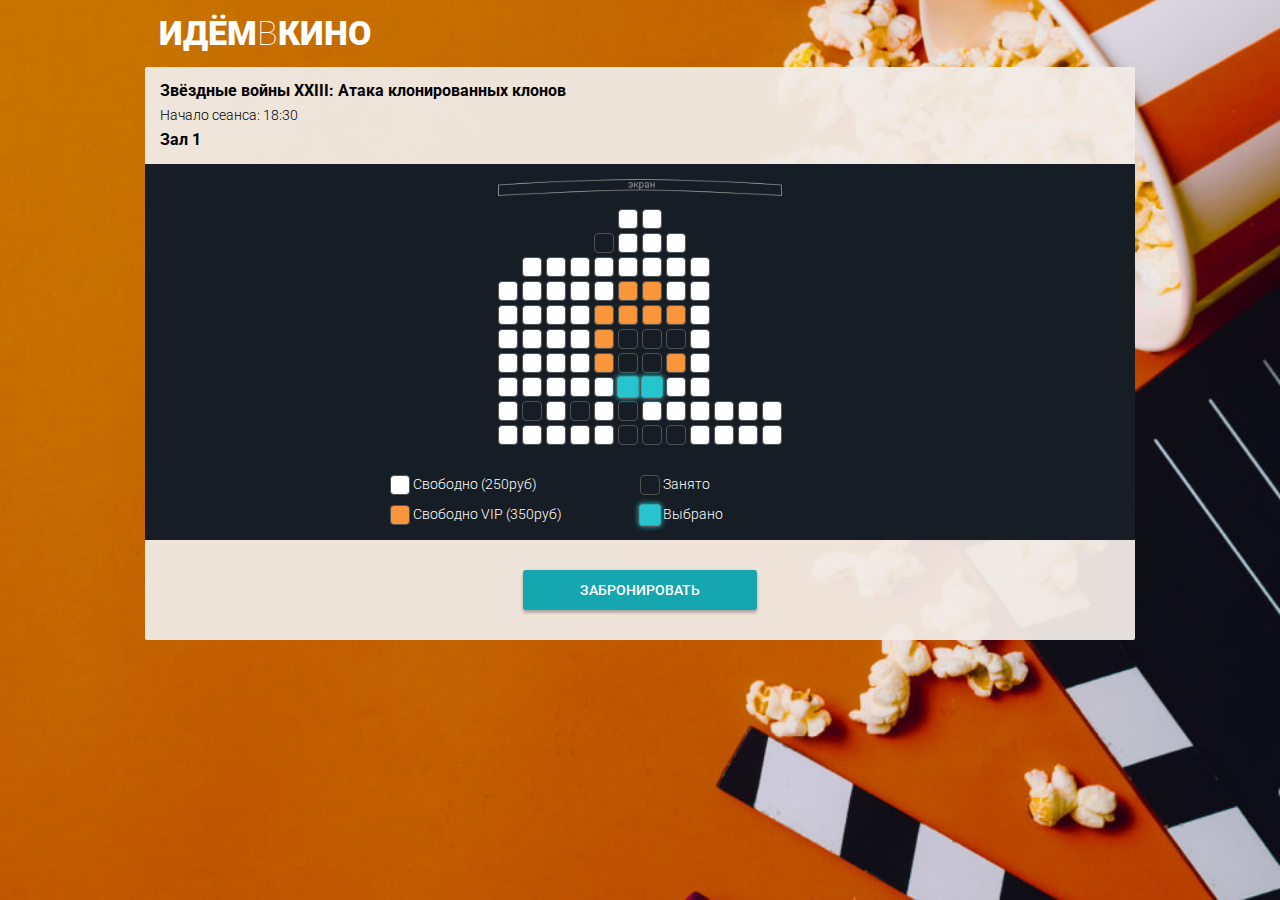
==== hall.html @ 6579d00b "Корректировка" ====
<!DOCTYPE html>
<html lang="ru">

<head>
  <meta charset="UTF-8">
  <meta name="viewport" content="width=device-width, initial-scale=1.0">
  <meta http-equiv="X-UA-Compatible" content="ie=edge">
  <title>ИдёмВКино</title>
  <script src="js/creatRequest.js" defer></script>
  <script src="js/hall.js" defer></script>
  <link rel="stylesheet" href="css/normalize.css">
  <link rel="stylesheet" href="css/styles.css">
  <link rel="stylesheet" href="css/bootstrap-grid.css">
  <link rel="stylesheet" href="css/bootstrap-grid.min.css">
  <link rel="stylesheet" href="css/bootstrap-grid.rtl.css">
  <link rel="stylesheet" href="css/bootstrap-grid.rtl.min.css">
  <link href="https://fonts.googleapis.com/css?family=Roboto:100,300,400,500,700,900&amp;subset=cyrillic,cyrillic-ext,latin-ext" rel="stylesheet">
</head>

<body>
  <header class="page-header">
    <h1 class="page-header__title"><a class="page-header__title" href="index.html" style="text-decoration: none;">Идём<span>в</span>кино</a></h1>
  </header>
  
  <main>
    <section class="buying">
      <div class="buying__info">
        <div class="buying__info-description">
          <h2 class="buying__info-title">Звёздные войны XXIII: Атака клонированных клонов</h2>
          <p class="buying__info-start">Начало сеанса: 18:30</p>
          <p class="buying__info-hall">Зал 1</p>          
        </div>
        <div class="buying__info-hint">
          <p>Тапните дважды,<br>чтобы увеличить</p>
        </div>
      </div>
      <div class="conf-step">
        <div class="conf-step__wrapper">
          <div class="conf-step__row">
            <span class="conf-step__chair conf-step__chair_disabled"></span><span class="conf-step__chair conf-step__chair_disabled"></span>
            <span class="conf-step__chair conf-step__chair_disabled"></span><span class="conf-step__chair conf-step__chair_disabled"></span>
              <span class="conf-step__chair conf-step__chair_disabled"></span><span class="conf-step__chair conf-step__chair_standart"></span>
              <span class="conf-step__chair conf-step__chair_standart"></span><span class="conf-step__chair conf-step__chair_disabled"></span>
              <span class="conf-step__chair conf-step__chair_disabled"></span><span class="conf-step__chair conf-step__chair_disabled"></span>
            <span class="conf-step__chair conf-step__chair_disabled"></span><span class="conf-step__chair conf-step__chair_disabled"></span>
            </div>  

            <div class="conf-step__row">
              <span class="conf-step__chair conf-step__chair_disabled"></span><span class="conf-step__chair conf-step__chair_disabled"></span>
              <span class="conf-step__chair conf-step__chair_disabled"></span><span class="conf-step__chair conf-step__chair_disabled"></span>
              <span class="conf-step__chair conf-step__chair_taken"></span><span class="conf-step__chair conf-step__chair_standart"></span>
              <span class="conf-step__chair conf-step__chair_standart"></span><span class="conf-step__chair conf-step__chair_standart"></span>
              <span class="conf-step__chair conf-step__chair_disabled"></span><span class="conf-step__chair conf-step__chair_disabled"></span>
              <span class="conf-step__chair conf-step__chair_disabled"></span><span class="conf-step__chair conf-step__chair_disabled"></span>
            </div>  

            <div class="conf-step__row">
              <span class="conf-step__chair conf-step__chair_disabled"></span><span class="conf-step__chair conf-step__chair_standart"></span>
              <span class="conf-step__chair conf-step__chair_standart"></span><span class="conf-step__chair conf-step__chair_standart"></span>
              <span class="conf-step__chair conf-step__chair_standart"></span><span class="conf-step__chair conf-step__chair_standart"></span>
              <span class="conf-step__chair conf-step__chair_standart"></span><span class="conf-step__chair conf-step__chair_standart"></span>
              <span class="conf-step__chair conf-step__chair_standart"></span><span class="conf-step__chair conf-step__chair_disabled"></span>
              <span class="conf-step__chair conf-step__chair_disabled"></span><span class="conf-step__chair conf-step__chair_disabled"></span>
            </div>  

            <div class="conf-step__row">
              <span class="conf-step__chair conf-step__chair_standart"></span><span class="conf-step__chair conf-step__chair_standart"></span>
              <span class="conf-step__chair conf-step__chair_standart"></span><span class="conf-step__chair conf-step__chair_standart"></span>
              <span class="conf-step__chair conf-step__chair_standart"></span><span class="conf-step__chair conf-step__chair_vip"></span>
              <span class="conf-step__chair conf-step__chair_vip"></span><span class="conf-step__chair conf-step__chair_standart"></span>
              <span class="conf-step__chair conf-step__chair_standart"></span><span class="conf-step__chair conf-step__chair_disabled"></span>
              <span class="conf-step__chair conf-step__chair_disabled"></span><span class="conf-step__chair conf-step__chair_disabled"></span>
            </div>  

            <div class="conf-step__row">
              <span class="conf-step__chair conf-step__chair_standart"></span><span class="conf-step__chair conf-step__chair_standart"></span>
              <span class="conf-step__chair conf-step__chair_standart"></span><span class="conf-step__chair conf-step__chair_standart"></span>
              <span class="conf-step__chair conf-step__chair_vip"></span><span class="conf-step__chair conf-step__chair_vip"></span>
              <span class="conf-step__chair conf-step__chair_vip"></span><span class="conf-step__chair conf-step__chair_vip"></span>
              <span class="conf-step__chair conf-step__chair_standart"></span><span class="conf-step__chair conf-step__chair_disabled"></span>
              <span class="conf-step__chair conf-step__chair_disabled"></span><span class="conf-step__chair conf-step__chair_disabled"></span>
            </div>  

            <div class="conf-step__row">
              <span class="conf-step__chair conf-step__chair_standart"></span><span class="conf-step__chair conf-step__chair_standart"></span>
              <span class="conf-step__chair conf-step__chair_standart"></span><span class="conf-step__chair conf-step__chair_standart"></span>
              <span class="conf-step__chair conf-step__chair_vip"></span><span class="conf-step__chair conf-step__chair_taken"></span>
              <span class="conf-step__chair conf-step__chair_taken"></span><span class="conf-step__chair conf-step__chair_taken"></span>
              <span class="conf-step__chair conf-step__chair_standart"></span><span class="conf-step__chair conf-step__chair_disabled"></span>
              <span class="conf-step__chair conf-step__chair_disabled"></span><span class="conf-step__chair conf-step__chair_disabled"></span>
            </div>  

            <div class="conf-step__row">
              <span class="conf-step__chair conf-step__chair_standart"></span><span class="conf-step__chair conf-step__chair_standart"></span>
              <span class="conf-step__chair conf-step__chair_standart"></span><span class="conf-step__chair conf-step__chair_standart"></span>
              <span class="conf-step__chair conf-step__chair_vip"></span><span class="conf-step__chair conf-step__chair_taken"></span>
              <span class="conf-step__chair conf-step__chair_taken"></span><span class="conf-step__chair conf-step__chair_vip"></span>
              <span class="conf-step__chair conf-step__chair_standart"></span><span class="conf-step__chair conf-step__chair_disabled"></span>
              <span class="conf-step__chair conf-step__chair_disabled"></span><span class="conf-step__chair conf-step__chair_disabled"></span>
            </div>  

            <div class="conf-step__row">
              <span class="conf-step__chair conf-step__chair_standart"></span><span class="conf-step__chair conf-step__chair_standart"></span>
              <span class="conf-step__chair conf-step__chair_standart"></span><span class="conf-step__chair conf-step__chair_standart"></span>
              <span class="conf-step__chair conf-step__chair_standart"></span><span class="conf-step__chair conf-step__chair_selected"></span>
              <span class="conf-step__chair conf-step__chair_selected"></span><span class="conf-step__chair conf-step__chair_standart"></span>
              <span class="conf-step__chair conf-step__chair_standart"></span><span class="conf-step__chair conf-step__chair_disabled"></span>
              <span class="conf-step__chair conf-step__chair_disabled"></span><span class="conf-step__chair conf-step__chair_disabled"></span>
            </div>  

            <div class="conf-step__row">
              <span class="conf-step__chair conf-step__chair_standart"></span><span class="conf-step__chair conf-step__chair_taken"></span>
              <span class="conf-step__chair conf-step__chair_standart"></span><span class="conf-step__chair conf-step__chair_taken"></span>
              <span class="conf-step__chair conf-step__chair_standart"></span><span class="conf-step__chair conf-step__chair_taken"></span>
              <span class="conf-step__chair conf-step__chair_standart"></span><span class="conf-step__chair conf-step__chair_standart"></span>
              <span class="conf-step__chair conf-step__chair_standart"></span><span class="conf-step__chair conf-step__chair_standart"></span>
              <span class="conf-step__chair conf-step__chair_standart"></span><span class="conf-step__chair conf-step__chair_standart"></span>
            </div>  

            <div class="conf-step__row">
              <span class="conf-step__chair conf-step__chair_standart"></span><span class="conf-step__chair conf-step__chair_standart"></span>
              <span class="conf-step__chair conf-step__chair_standart"></span><span class="conf-step__chair conf-step__chair_standart"></span>
              <span class="conf-step__chair conf-step__chair_standart"></span><span class="conf-step__chair conf-step__chair_taken"></span>
              <span class="conf-step__chair conf-step__chair_taken"></span><span class="conf-step__chair conf-step__chair_taken"></span>
              <span class="conf-step__chair conf-step__chair_standart"></span><span class="conf-step__chair conf-step__chair_standart"></span>
              <span class="conf-step__chair conf-step__chair_standart"></span><span class="conf-step__chair conf-step__chair_standart"></span>
            </div>

        </div>
        <div class="conf-step__legend">
          <div class="col">
            <p class="conf-step__legend-price"><span class="conf-step__chair conf-step__chair_standart"></span> Свободно (<span class="conf-step__legend-value price-standart">250</span>руб)</p>
            <p class="conf-step__legend-price"><span class="conf-step__chair conf-step__chair_vip"></span> Свободно VIP (<span class="conf-step__legend-value price-vip">350</span>руб)</p>            
          </div>
          <div class="col">
            <p class="conf-step__legend-price"><span class="conf-step__chair conf-step__chair_taken"></span> Занято</p>
            <p class="conf-step__legend-price"><span class="conf-step__chair conf-step__chair_selected"></span> Выбрано</p>                    
          </div>
        </div>
      </div>
      <button class="acceptin-button"  >Забронировать</button>
    </section>     
  </main>
</body>
</html>
---- css/styles.css ----
@charset "UTF-8";
* {
  margin: 0;
  padding: 0;
  box-sizing: border-box;
}

html {
  font-family: "Roboto", sans-serif;
  font-size: 62.5%;
}

body {
  background-image: url("../i/background.jpg");
  background-size: cover;
  background-attachment: fixed;
  background-position: right;
}

.page-header {
  padding: 1.4rem;
}

.page-header__title {
  margin: 0;
  font-weight: 900;
  font-size: 3.4rem;
  color: #ffffff;
  text-transform: uppercase;
}
.page-header__title span {
  font-weight: 100;
}

/* ~~~~~~~~~~~~ Главная ~~~~~~~~~~~~ */
.page-nav {
  position: sticky;
  top: 2px;
  padding-bottom: 1rem;
  display: flex;
  flex-wrap: nowrap;
  align-items: stretch;
  color: #000000;
  z-index: 10;
}
.page-nav .page-nav__day {
  flex-basis: calc(100% / 8);
  font-size: 1.2rem;
  padding: 1rem;
  background: rgba(255, 255, 255, 0.9);
  box-shadow: 0px 2px 2px rgba(0, 0, 0, 0.24), 0px 0px 2px rgba(0, 0, 0, 0.12);
  border-radius: 2px;
  text-decoration: none;
  color: #000000;
}
.page-nav .page-nav__day + .page-nav__day {
  margin-left: 1px;
}
.page-nav .page-nav__day .page-nav__day-week::after {
  content: ",";
}
.page-nav .page-nav__day .page-nav__day-number::before {
  content: " ";
}
.page-nav .page-nav__day .page-nav__day-week,
.page-nav .page-nav__day .page-nav__day-number {
  display: block;
}
.page-nav .page-nav__day_chosen {
  flex-grow: 1;
  background-color: #ffffff;
  font-weight: 700;
  transform: scale(1.1);
}
.page-nav .page-nav__day_weekend {
  color: #de2121;
}
.page-nav .page-nav__day_next {
  text-align: center;
}
.page-nav .page-nav__day_next::before {
  content: ">";
  font-family: monospace;
  font-weight: 700;
  font-size: 2.4rem;
}
.page-nav .page-nav__day_today .page-nav__day-week::before {
  content: "Сегодня";
  display: block;
}
.page-nav .page-nav__day_today .page-nav__day-week,
.page-nav .page-nav__day_today .page-nav__day-number {
  display: inline;
}

.movie {
  position: relative;
  padding: 1.5rem;
  margin-top: 3rem;
  background: rgba(241, 235, 230, 0.95);
  color: #000000;
}
.movie .movie__info {
  display: flex;
}
.movie .movie__poster {
  position: relative;
  width: 12.5rem;
  height: 17.5rem;
  /*    left: 1.5rem;
      top: -1.5rem;*/
}
.movie .movie__poster .movie__poster-image {
  position: relative;
  top: -3rem;
  width: 12.5rem;
  height: 17.5rem;
}
.movie .movie__poster::after {
  content: "";
  display: block;
  position: absolute;
  right: -1.46rem;
  top: -3rem;
  border: 1.5rem solid transparent;
  border-bottom: 0 solid transparent;
  border-right: 0 solid transparent;
  border-left: 0.7rem solid #772720;
}
.movie .movie__description {
  flex-grow: 1;
  padding-left: 1.5rem;
}
.movie .movie__title {
  font-weight: 700;
  font-size: 1.6rem;
}
.movie .movie__synopsis {
  font-size: 1.4rem;
  margin-top: 1rem;
}
.movie .movie__data {
  font-size: 1.4rem;
  font-weight: 300;
  margin-top: 1rem;
}
.movie .movie-seances__hall + .movie-seances__hall {
  margin-top: 2rem;
}
.movie .movie-seances__hall .movie-seances__hall-title {
  font-weight: 700;
  font-size: 1.6rem;
}
.movie .movie-seances__hall .movie-seances__list {
  margin-top: 0.7rem;
  font-size: 0;
}
.movie .movie-seances__hall .movie-seances__time-block {
  display: inline-block;
  margin-bottom: 4px;
}
.movie .movie-seances__hall .movie-seances__time-block:nth-last-of-type(n + 1) {
  margin-right: 4px;
}
.movie .movie-seances__hall .movie-seances__time {
  display: block;
  padding: 8px;
  box-shadow: 0px 2px 2px rgba(0, 0, 0, 0.24), 0px 0px 2px rgba(0, 0, 0, 0.12);
  border-radius: 2px;
  background-color: #ffffff;
  color: #000000;
  text-decoration: none;
  font-size: 1.5rem;
}

/* ~~~~~~~~~~~~ Кинозал ~~~~~~~~~~~~ */
.acceptin-button {
  display: block;
  margin: 3rem auto 0;
  box-shadow: 0px 3px 3px rgba(0, 0, 0, 0.24), 0px 0px 3px rgba(0, 0, 0, 0.12);
  border-radius: 3px;
  border: none;
  padding: 12px 57px;
  text-transform: uppercase;
  font-weight: 500;
  font-size: 1.4rem;
  background-color: #16a6af;
  color: #ffffff;
}

.buying {
  background-color: rgba(241, 235, 230, 0.95);
  padding-bottom: 3rem;
}

.buying__info {
  display: flex;
  align-items: center;
  justify-content: space-between;
  padding: 1.5rem;
}
.buying__info .buying__info-description {
  padding-right: 1.5rem;
}
.buying__info .buying__info-title,
.buying__info .buying__info-hall {
  font-size: 1.6rem;
  font-weight: 700;
}
.buying__info .buying__info-start {
  font-size: 1.4rem;
  font-weight: 300;
  margin: 0.7rem 0;
}
.buying__info .buying__info-hint {
  position: relative;
  font-weight: 300;
  font-size: 1.4rem;
  text-align: center;
}
.buying__info .buying__info-hint p {
  position: relative;
  width: 10rem;
}
.buying__info .buying__info-hint p::before {
  content: "";
  position: absolute;
  left: -1rem;
  top: calc(50% - 1.6rem);
  display: block;
  width: 2.4rem;
  height: 3.2rem;
  background-image: url(../i/hint.png);
  background-size: 2.4rem 3.2rem;
}

.conf-step {
  text-align: center;
  background-color: #171d24;
  padding: 1.5rem 2rem 1.5rem;
}

.conf-step__wrapper {
  font-size: 0;
  display: inline-block;
  background-image: url(../i/screen.png);
  background-position: top;
  background-repeat: no-repeat;
  background-size: 100%;
  padding-top: 3rem;
}
.conf-step__wrapper::before {
  content: "";
}

.conf-step__row + .conf-step__row {
  margin-top: 4px;
}

.conf-step__chair {
  display: inline-block;
  vertical-align: middle;
  width: 2rem;
  height: 2rem;
  border: 1px solid #525252;
  box-sizing: border-box;
  border-radius: 4px;
}
.conf-step__chair:not(:first-of-type) {
  margin-left: 4px;
}

.conf-step__chair_disabled {
  opacity: 0;
}

.conf-step__chair_standart {
  background-color: #ffffff;
}

.conf-step__chair_vip {
  background-color: #f9953a;
}

.conf-step__chair_taken {
  background-color: transparent;
}

.conf-step__chair_selected {
  background-color: #25c4ce;
  box-shadow: 0px 0px 4px #16a6af;
  transform: scale(1.2);
}

.conf-step__legend {
  padding-top: 3rem;
  font-size: 1.4rem;
  font-weight: 300;
  color: #ffffff;
  display: flex;
  flex-wrap: nowrap;
  text-align: left;
}
.conf-step__legend .col {
  max-width: 25rem;
}
.conf-step__legend .col:first-of-type {
  padding-right: 1.5rem;
  margin-left: auto;
}
.conf-step__legend .col:last-of-type {
  margin-right: auto;
}
.conf-step__legend .conf-step__legend-price + .conf-step__legend-price {
  margin-top: 1rem;
}

/* ~~~~~~~~~~~~ Билет ~~~~~~~~~~~~ */
.tichet__check,
.ticket__info-wrapper {
  padding-left: 1.5rem;
  padding-right: 1.5rem;
  background-color: rgba(241, 235, 230, 0.95);
}

.tichet__check {
  position: relative;
  padding-top: 2.5rem;
  padding-bottom: 2.5rem;
}
.tichet__check::before {
  content: "";
  display: block;
  position: absolute;
  top: -3px;
  left: 0;
  right: 0;
  height: 3px;
  background-image: url(../i/border-top.png);
  background-size: 10px 3px;
}
.tichet__check::after {
  content: "";
  display: block;
  position: absolute;
  bottom: -3px;
  left: 0;
  right: 0;
  height: 3px;
  background-image: url(../i/border-bottom.png);
  background-size: 10px 3px;
}

.ticket__info-wrapper {
  position: relative;
  margin-top: 6px;
  padding-top: 2rem;
  padding-bottom: 3rem;
}
.ticket__info-wrapper::before {
  content: "";
  display: block;
  position: absolute;
  top: -3px;
  left: 0;
  right: 0;
  height: 3px;
  background-image: url(../i/border-top.png);
  background-size: 10px 3px;
}
.ticket__info-wrapper::after {
  content: "";
  display: block;
  position: absolute;
  bottom: -3px;
  left: 0;
  right: 0;
  height: 3px;
  background-image: url(../i/border-bottom.png);
  background-size: 10px 3px;
}

.ticket__check-title {
  font-weight: 700;
  font-size: 2.2rem;
  text-transform: uppercase;
  color: #c76f00;
}

.ticket__info {
  font-size: 1.6rem;
  color: #000000;
}
.ticket__info + .ticket__info {
  margin-top: 1rem;
}

.ticket__details {
  font-weight: 700;
}

.ticket__hint {
  font-weight: 300;
  font-size: 1.4rem;
  margin-top: 3rem;
}
.ticket__hint + .ticket__hint {
  margin-top: 1rem;
}

.ticket__info-qr {
  display: flex;
  margin: 3rem auto 0;
  width: 31.7%;
  padding: 10px;
  /* background: white; */
  justify-content: center;
  align-items: center;
}

@media screen and (min-width: 479px) {
  .page-nav .page-nav__day {
    padding: 1rem 2rem;
  }
}
@media screen and (min-width: 990px) {
  .page-header,
  nav,
  main {
    width: 990px;
    margin: auto;
  }

  .movie,
  .buying {
    border-radius: 2px;
  }

  .buying__info-hint {
    display: none;
  }
}

/*================================================================*/

.movie .movie-seances__hall .acceptin-button-disabled {
  background-color: #888888;
  pointer-events: none;
}

@media (max-width: 768px) {
  .movie-seances__hall:nth-child(2) {
    margin-top: 20px; /* отступ , сверху у 1 контейнера зала, когда экран меньше 768px */
  }
  .ticket__info-qr {
    width: 100%; /* Изменяем ширину на 100% при экране меньше 768px */
  }
}

.acceptin-button:disabled {
  background-color: #888888;
  pointer-events: none;
}
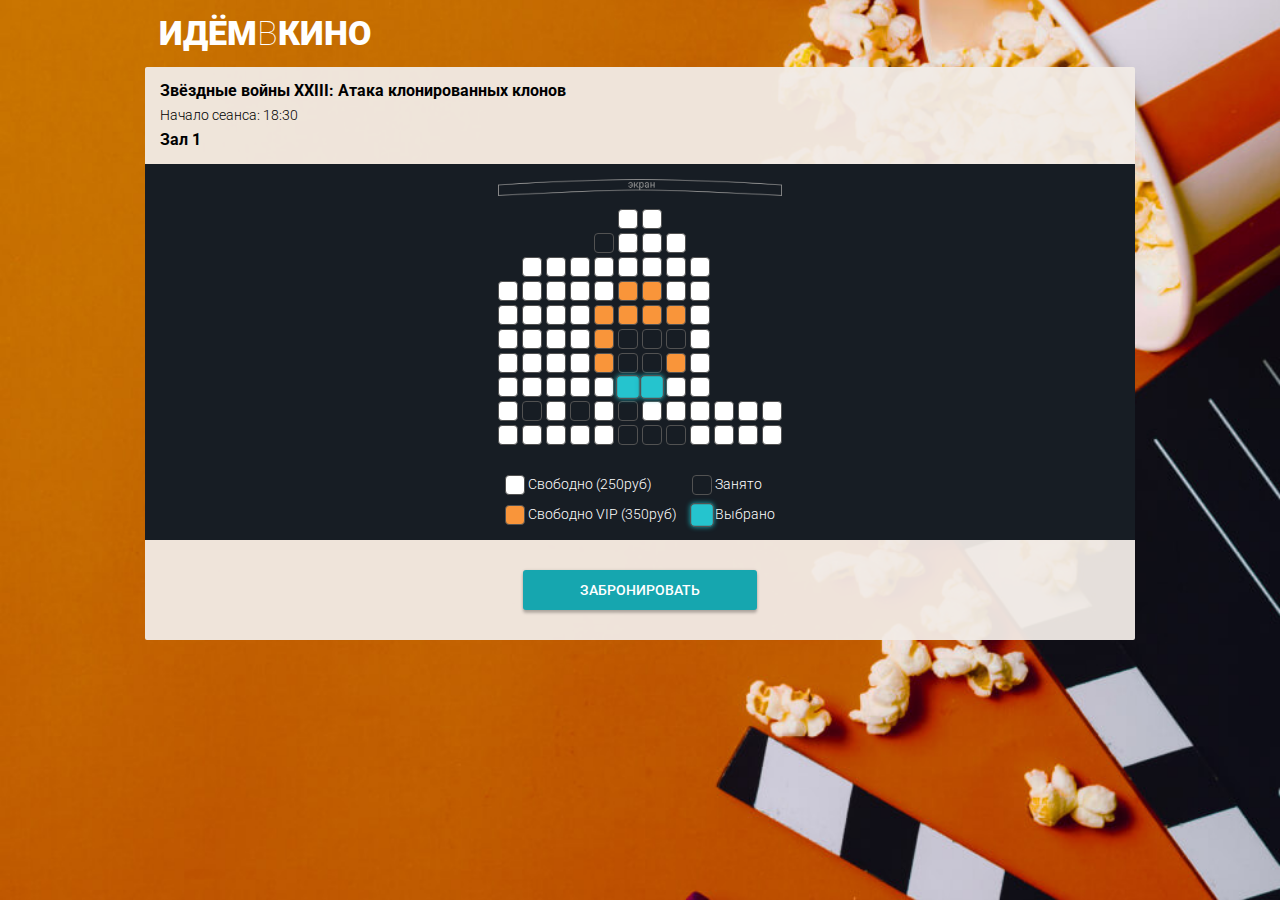
==== commit 5a68f325: "correct" ====
--- a/hall.html
+++ b/hall.html
@@ -1,145 +1,221 @@
 <!DOCTYPE html>
 <html lang="ru">
-
-<head>
-  <meta charset="UTF-8">
-  <meta name="viewport" content="width=device-width, initial-scale=1.0">
-  <meta http-equiv="X-UA-Compatible" content="ie=edge">
-  <title>ИдёмВКино</title>
-  <script src="js/creatRequest.js" defer></script>
-  <script src="js/hall.js" defer></script>
-  <link rel="stylesheet" href="css/normalize.css">
-  <link rel="stylesheet" href="css/styles.css">
-  <link rel="stylesheet" href="css/bootstrap-grid.css">
-  <link rel="stylesheet" href="css/bootstrap-grid.min.css">
-  <link rel="stylesheet" href="css/bootstrap-grid.rtl.css">
-  <link rel="stylesheet" href="css/bootstrap-grid.rtl.min.css">
-  <link href="https://fonts.googleapis.com/css?family=Roboto:100,300,400,500,700,900&amp;subset=cyrillic,cyrillic-ext,latin-ext" rel="stylesheet">
-</head>
-
-<body>
-  <header class="page-header">
-    <h1 class="page-header__title"><a class="page-header__title" href="index.html" style="text-decoration: none;">Идём<span>в</span>кино</a></h1>
-  </header>
-  
-  <main>
-    <section class="buying">
-      <div class="buying__info">
-        <div class="buying__info-description">
-          <h2 class="buying__info-title">Звёздные войны XXIII: Атака клонированных клонов</h2>
-          <p class="buying__info-start">Начало сеанса: 18:30</p>
-          <p class="buying__info-hall">Зал 1</p>          
+  <head>
+    <meta charset="UTF-8" />
+    <meta name="viewport" content="width=device-width, initial-scale=1.0" />
+    <meta http-equiv="X-UA-Compatible" content="ie=edge" />
+    <title>ИдёмВКино</title>
+    <script src="js/hall.js" defer></script>
+    <link rel="stylesheet" href="css/normalize.css" />
+    <link rel="stylesheet" href="css/styles.css" />
+    <link
+      href="https://fonts.googleapis.com/css?family=Roboto:100,300,400,500,700,900&amp;subset=cyrillic,cyrillic-ext,latin-ext"
+      rel="stylesheet"
+    />
+  </head>
+
+  <body>
+    <header class="page-header">
+      <h1 class="page-header__title">Идём<span>в</span>кино</h1>
+    </header>
+
+    <main>
+      <section class="buying">
+        <div class="buying__info">
+          <div class="buying__info-description">
+            <h2 class="buying__info-title">
+              Звёздные войны XXIII: Атака клонированных клонов
+            </h2>
+            <p class="buying__info-start">Начало сеанса: 18:30</p>
+            <p class="buying__info-hall">Зал 1</p>
+          </div>
+          <div class="buying__info-hint">
+            <p>Тапните дважды,<br />чтобы увеличить</p>
+          </div>
         </div>
-        <div class="buying__info-hint">
-          <p>Тапните дважды,<br>чтобы увеличить</p>
+        <div class="conf-step">
+          <div class="conf-step__wrapper">
+            <div class="conf-step__row">
+              <span class="conf-step__chair conf-step__chair_disabled"></span
+              ><span class="conf-step__chair conf-step__chair_disabled"></span>
+              <span class="conf-step__chair conf-step__chair_disabled"></span
+              ><span class="conf-step__chair conf-step__chair_disabled"></span>
+              <span class="conf-step__chair conf-step__chair_disabled"></span
+              ><span class="conf-step__chair conf-step__chair_standart"></span>
+              <span class="conf-step__chair conf-step__chair_standart"></span
+              ><span class="conf-step__chair conf-step__chair_disabled"></span>
+              <span class="conf-step__chair conf-step__chair_disabled"></span
+              ><span class="conf-step__chair conf-step__chair_disabled"></span>
+              <span class="conf-step__chair conf-step__chair_disabled"></span
+              ><span class="conf-step__chair conf-step__chair_disabled"></span>
+            </div>
+
+            <div class="conf-step__row">
+              <span class="conf-step__chair conf-step__chair_disabled"></span
+              ><span class="conf-step__chair conf-step__chair_disabled"></span>
+              <span class="conf-step__chair conf-step__chair_disabled"></span
+              ><span class="conf-step__chair conf-step__chair_disabled"></span>
+              <span class="conf-step__chair conf-step__chair_taken"></span
+              ><span class="conf-step__chair conf-step__chair_standart"></span>
+              <span class="conf-step__chair conf-step__chair_standart"></span
+              ><span class="conf-step__chair conf-step__chair_standart"></span>
+              <span class="conf-step__chair conf-step__chair_disabled"></span
+              ><span class="conf-step__chair conf-step__chair_disabled"></span>
+              <span class="conf-step__chair conf-step__chair_disabled"></span
+              ><span class="conf-step__chair conf-step__chair_disabled"></span>
+            </div>
+
+            <div class="conf-step__row">
+              <span class="conf-step__chair conf-step__chair_disabled"></span
+              ><span class="conf-step__chair conf-step__chair_standart"></span>
+              <span class="conf-step__chair conf-step__chair_standart"></span
+              ><span class="conf-step__chair conf-step__chair_standart"></span>
+              <span class="conf-step__chair conf-step__chair_standart"></span
+              ><span class="conf-step__chair conf-step__chair_standart"></span>
+              <span class="conf-step__chair conf-step__chair_standart"></span
+              ><span class="conf-step__chair conf-step__chair_standart"></span>
+              <span class="conf-step__chair conf-step__chair_standart"></span
+              ><span class="conf-step__chair conf-step__chair_disabled"></span>
+              <span class="conf-step__chair conf-step__chair_disabled"></span
+              ><span class="conf-step__chair conf-step__chair_disabled"></span>
+            </div>
+
+            <div class="conf-step__row">
+              <span class="conf-step__chair conf-step__chair_standart"></span
+              ><span class="conf-step__chair conf-step__chair_standart"></span>
+              <span class="conf-step__chair conf-step__chair_standart"></span
+              ><span class="conf-step__chair conf-step__chair_standart"></span>
+              <span class="conf-step__chair conf-step__chair_standart"></span
+              ><span class="conf-step__chair conf-step__chair_vip"></span>
+              <span class="conf-step__chair conf-step__chair_vip"></span
+              ><span class="conf-step__chair conf-step__chair_standart"></span>
+              <span class="conf-step__chair conf-step__chair_standart"></span
+              ><span class="conf-step__chair conf-step__chair_disabled"></span>
+              <span class="conf-step__chair conf-step__chair_disabled"></span
+              ><span class="conf-step__chair conf-step__chair_disabled"></span>
+            </div>
+
+            <div class="conf-step__row">
+              <span class="conf-step__chair conf-step__chair_standart"></span
+              ><span class="conf-step__chair conf-step__chair_standart"></span>
+              <span class="conf-step__chair conf-step__chair_standart"></span
+              ><span class="conf-step__chair conf-step__chair_standart"></span>
+              <span class="conf-step__chair conf-step__chair_vip"></span
+              ><span class="conf-step__chair conf-step__chair_vip"></span>
+              <span class="conf-step__chair conf-step__chair_vip"></span
+              ><span class="conf-step__chair conf-step__chair_vip"></span>
+              <span class="conf-step__chair conf-step__chair_standart"></span
+              ><span class="conf-step__chair conf-step__chair_disabled"></span>
+              <span class="conf-step__chair conf-step__chair_disabled"></span
+              ><span class="conf-step__chair conf-step__chair_disabled"></span>
+            </div>
+
+            <div class="conf-step__row">
+              <span class="conf-step__chair conf-step__chair_standart"></span
+              ><span class="conf-step__chair conf-step__chair_standart"></span>
+              <span class="conf-step__chair conf-step__chair_standart"></span
+              ><span class="conf-step__chair conf-step__chair_standart"></span>
+              <span class="conf-step__chair conf-step__chair_vip"></span
+              ><span class="conf-step__chair conf-step__chair_taken"></span>
+              <span class="conf-step__chair conf-step__chair_taken"></span
+              ><span class="conf-step__chair conf-step__chair_taken"></span>
+              <span class="conf-step__chair conf-step__chair_standart"></span
+              ><span class="conf-step__chair conf-step__chair_disabled"></span>
+              <span class="conf-step__chair conf-step__chair_disabled"></span
+              ><span class="conf-step__chair conf-step__chair_disabled"></span>
+            </div>
+
+            <div class="conf-step__row">
+              <span class="conf-step__chair conf-step__chair_standart"></span
+              ><span class="conf-step__chair conf-step__chair_standart"></span>
+              <span class="conf-step__chair conf-step__chair_standart"></span
+              ><span class="conf-step__chair conf-step__chair_standart"></span>
+              <span class="conf-step__chair conf-step__chair_vip"></span
+              ><span class="conf-step__chair conf-step__chair_taken"></span>
+              <span class="conf-step__chair conf-step__chair_taken"></span
+              ><span class="conf-step__chair conf-step__chair_vip"></span>
+              <span class="conf-step__chair conf-step__chair_standart"></span
+              ><span class="conf-step__chair conf-step__chair_disabled"></span>
+              <span class="conf-step__chair conf-step__chair_disabled"></span
+              ><span class="conf-step__chair conf-step__chair_disabled"></span>
+            </div>
+
+            <div class="conf-step__row">
+              <span class="conf-step__chair conf-step__chair_standart"></span
+              ><span class="conf-step__chair conf-step__chair_standart"></span>
+              <span class="conf-step__chair conf-step__chair_standart"></span
+              ><span class="conf-step__chair conf-step__chair_standart"></span>
+              <span class="conf-step__chair conf-step__chair_standart"></span
+              ><span class="conf-step__chair conf-step__chair_selected"></span>
+              <span class="conf-step__chair conf-step__chair_selected"></span
+              ><span class="conf-step__chair conf-step__chair_standart"></span>
+              <span class="conf-step__chair conf-step__chair_standart"></span
+              ><span class="conf-step__chair conf-step__chair_disabled"></span>
+              <span class="conf-step__chair conf-step__chair_disabled"></span
+              ><span class="conf-step__chair conf-step__chair_disabled"></span>
+            </div>
+
+            <div class="conf-step__row">
+              <span class="conf-step__chair conf-step__chair_standart"></span
+              ><span class="conf-step__chair conf-step__chair_taken"></span>
+              <span class="conf-step__chair conf-step__chair_standart"></span
+              ><span class="conf-step__chair conf-step__chair_taken"></span>
+              <span class="conf-step__chair conf-step__chair_standart"></span
+              ><span class="conf-step__chair conf-step__chair_taken"></span>
+              <span class="conf-step__chair conf-step__chair_standart"></span
+              ><span class="conf-step__chair conf-step__chair_standart"></span>
+              <span class="conf-step__chair conf-step__chair_standart"></span
+              ><span class="conf-step__chair conf-step__chair_standart"></span>
+              <span class="conf-step__chair conf-step__chair_standart"></span
+              ><span class="conf-step__chair conf-step__chair_standart"></span>
+            </div>
+
+            <div class="conf-step__row">
+              <span class="conf-step__chair conf-step__chair_standart"></span
+              ><span class="conf-step__chair conf-step__chair_standart"></span>
+              <span class="conf-step__chair conf-step__chair_standart"></span
+              ><span class="conf-step__chair conf-step__chair_standart"></span>
+              <span class="conf-step__chair conf-step__chair_standart"></span
+              ><span class="conf-step__chair conf-step__chair_taken"></span>
+              <span class="conf-step__chair conf-step__chair_taken"></span
+              ><span class="conf-step__chair conf-step__chair_taken"></span>
+              <span class="conf-step__chair conf-step__chair_standart"></span
+              ><span class="conf-step__chair conf-step__chair_standart"></span>
+              <span class="conf-step__chair conf-step__chair_standart"></span
+              ><span class="conf-step__chair conf-step__chair_standart"></span>
+            </div>
+          </div>
+          <div class="conf-step__legend">
+            <div class="col">
+              <p class="conf-step__legend-price">
+                <span class="conf-step__chair conf-step__chair_standart"></span>
+                Свободно (<span class="conf-step__legend-value price-standart"
+                  >250</span
+                >руб)
+              </p>
+              <p class="conf-step__legend-price">
+                <span class="conf-step__chair conf-step__chair_vip"></span>
+                Свободно VIP (<span class="conf-step__legend-value price-vip"
+                  >350</span
+                >руб)
+              </p>
+            </div>
+            <div class="col">
+              <p class="conf-step__legend-price">
+                <span class="conf-step__chair conf-step__chair_taken"></span>
+                Занято
+              </p>
+              <p class="conf-step__legend-price">
+                <span class="conf-step__chair conf-step__chair_selected"></span>
+                Выбрано
+              </p>
+            </div>
+          </div>
         </div>
-      </div>
-      <div class="conf-step">
-        <div class="conf-step__wrapper">
-          <div class="conf-step__row">
-            <span class="conf-step__chair conf-step__chair_disabled"></span><span class="conf-step__chair conf-step__chair_disabled"></span>
-            <span class="conf-step__chair conf-step__chair_disabled"></span><span class="conf-step__chair conf-step__chair_disabled"></span>
-              <span class="conf-step__chair conf-step__chair_disabled"></span><span class="conf-step__chair conf-step__chair_standart"></span>
-              <span class="conf-step__chair conf-step__chair_standart"></span><span class="conf-step__chair conf-step__chair_disabled"></span>
-              <span class="conf-step__chair conf-step__chair_disabled"></span><span class="conf-step__chair conf-step__chair_disabled"></span>
-            <span class="conf-step__chair conf-step__chair_disabled"></span><span class="conf-step__chair conf-step__chair_disabled"></span>
-            </div>  
-
-            <div class="conf-step__row">
-              <span class="conf-step__chair conf-step__chair_disabled"></span><span class="conf-step__chair conf-step__chair_disabled"></span>
-              <span class="conf-step__chair conf-step__chair_disabled"></span><span class="conf-step__chair conf-step__chair_disabled"></span>
-              <span class="conf-step__chair conf-step__chair_taken"></span><span class="conf-step__chair conf-step__chair_standart"></span>
-              <span class="conf-step__chair conf-step__chair_standart"></span><span class="conf-step__chair conf-step__chair_standart"></span>
-              <span class="conf-step__chair conf-step__chair_disabled"></span><span class="conf-step__chair conf-step__chair_disabled"></span>
-              <span class="conf-step__chair conf-step__chair_disabled"></span><span class="conf-step__chair conf-step__chair_disabled"></span>
-            </div>  
-
-            <div class="conf-step__row">
-              <span class="conf-step__chair conf-step__chair_disabled"></span><span class="conf-step__chair conf-step__chair_standart"></span>
-              <span class="conf-step__chair conf-step__chair_standart"></span><span class="conf-step__chair conf-step__chair_standart"></span>
-              <span class="conf-step__chair conf-step__chair_standart"></span><span class="conf-step__chair conf-step__chair_standart"></span>
-              <span class="conf-step__chair conf-step__chair_standart"></span><span class="conf-step__chair conf-step__chair_standart"></span>
-              <span class="conf-step__chair conf-step__chair_standart"></span><span class="conf-step__chair conf-step__chair_disabled"></span>
-              <span class="conf-step__chair conf-step__chair_disabled"></span><span class="conf-step__chair conf-step__chair_disabled"></span>
-            </div>  
-
-            <div class="conf-step__row">
-              <span class="conf-step__chair conf-step__chair_standart"></span><span class="conf-step__chair conf-step__chair_standart"></span>
-              <span class="conf-step__chair conf-step__chair_standart"></span><span class="conf-step__chair conf-step__chair_standart"></span>
-              <span class="conf-step__chair conf-step__chair_standart"></span><span class="conf-step__chair conf-step__chair_vip"></span>
-              <span class="conf-step__chair conf-step__chair_vip"></span><span class="conf-step__chair conf-step__chair_standart"></span>
-              <span class="conf-step__chair conf-step__chair_standart"></span><span class="conf-step__chair conf-step__chair_disabled"></span>
-              <span class="conf-step__chair conf-step__chair_disabled"></span><span class="conf-step__chair conf-step__chair_disabled"></span>
-            </div>  
-
-            <div class="conf-step__row">
-              <span class="conf-step__chair conf-step__chair_standart"></span><span class="conf-step__chair conf-step__chair_standart"></span>
-              <span class="conf-step__chair conf-step__chair_standart"></span><span class="conf-step__chair conf-step__chair_standart"></span>
-              <span class="conf-step__chair conf-step__chair_vip"></span><span class="conf-step__chair conf-step__chair_vip"></span>
-              <span class="conf-step__chair conf-step__chair_vip"></span><span class="conf-step__chair conf-step__chair_vip"></span>
-              <span class="conf-step__chair conf-step__chair_standart"></span><span class="conf-step__chair conf-step__chair_disabled"></span>
-              <span class="conf-step__chair conf-step__chair_disabled"></span><span class="conf-step__chair conf-step__chair_disabled"></span>
-            </div>  
-
-            <div class="conf-step__row">
-              <span class="conf-step__chair conf-step__chair_standart"></span><span class="conf-step__chair conf-step__chair_standart"></span>
-              <span class="conf-step__chair conf-step__chair_standart"></span><span class="conf-step__chair conf-step__chair_standart"></span>
-              <span class="conf-step__chair conf-step__chair_vip"></span><span class="conf-step__chair conf-step__chair_taken"></span>
-              <span class="conf-step__chair conf-step__chair_taken"></span><span class="conf-step__chair conf-step__chair_taken"></span>
-              <span class="conf-step__chair conf-step__chair_standart"></span><span class="conf-step__chair conf-step__chair_disabled"></span>
-              <span class="conf-step__chair conf-step__chair_disabled"></span><span class="conf-step__chair conf-step__chair_disabled"></span>
-            </div>  
-
-            <div class="conf-step__row">
-              <span class="conf-step__chair conf-step__chair_standart"></span><span class="conf-step__chair conf-step__chair_standart"></span>
-              <span class="conf-step__chair conf-step__chair_standart"></span><span class="conf-step__chair conf-step__chair_standart"></span>
-              <span class="conf-step__chair conf-step__chair_vip"></span><span class="conf-step__chair conf-step__chair_taken"></span>
-              <span class="conf-step__chair conf-step__chair_taken"></span><span class="conf-step__chair conf-step__chair_vip"></span>
-              <span class="conf-step__chair conf-step__chair_standart"></span><span class="conf-step__chair conf-step__chair_disabled"></span>
-              <span class="conf-step__chair conf-step__chair_disabled"></span><span class="conf-step__chair conf-step__chair_disabled"></span>
-            </div>  
-
-            <div class="conf-step__row">
-              <span class="conf-step__chair conf-step__chair_standart"></span><span class="conf-step__chair conf-step__chair_standart"></span>
-              <span class="conf-step__chair conf-step__chair_standart"></span><span class="conf-step__chair conf-step__chair_standart"></span>
-              <span class="conf-step__chair conf-step__chair_standart"></span><span class="conf-step__chair conf-step__chair_selected"></span>
-              <span class="conf-step__chair conf-step__chair_selected"></span><span class="conf-step__chair conf-step__chair_standart"></span>
-              <span class="conf-step__chair conf-step__chair_standart"></span><span class="conf-step__chair conf-step__chair_disabled"></span>
-              <span class="conf-step__chair conf-step__chair_disabled"></span><span class="conf-step__chair conf-step__chair_disabled"></span>
-            </div>  
-
-            <div class="conf-step__row">
-              <span class="conf-step__chair conf-step__chair_standart"></span><span class="conf-step__chair conf-step__chair_taken"></span>
-              <span class="conf-step__chair conf-step__chair_standart"></span><span class="conf-step__chair conf-step__chair_taken"></span>
-              <span class="conf-step__chair conf-step__chair_standart"></span><span class="conf-step__chair conf-step__chair_taken"></span>
-              <span class="conf-step__chair conf-step__chair_standart"></span><span class="conf-step__chair conf-step__chair_standart"></span>
-              <span class="conf-step__chair conf-step__chair_standart"></span><span class="conf-step__chair conf-step__chair_standart"></span>
-              <span class="conf-step__chair conf-step__chair_standart"></span><span class="conf-step__chair conf-step__chair_standart"></span>
-            </div>  
-
-            <div class="conf-step__row">
-              <span class="conf-step__chair conf-step__chair_standart"></span><span class="conf-step__chair conf-step__chair_standart"></span>
-              <span class="conf-step__chair conf-step__chair_standart"></span><span class="conf-step__chair conf-step__chair_standart"></span>
-              <span class="conf-step__chair conf-step__chair_standart"></span><span class="conf-step__chair conf-step__chair_taken"></span>
-              <span class="conf-step__chair conf-step__chair_taken"></span><span class="conf-step__chair conf-step__chair_taken"></span>
-              <span class="conf-step__chair conf-step__chair_standart"></span><span class="conf-step__chair conf-step__chair_standart"></span>
-              <span class="conf-step__chair conf-step__chair_standart"></span><span class="conf-step__chair conf-step__chair_standart"></span>
-            </div>
-
-        </div>
-        <div class="conf-step__legend">
-          <div class="col">
-            <p class="conf-step__legend-price"><span class="conf-step__chair conf-step__chair_standart"></span> Свободно (<span class="conf-step__legend-value price-standart">250</span>руб)</p>
-            <p class="conf-step__legend-price"><span class="conf-step__chair conf-step__chair_vip"></span> Свободно VIP (<span class="conf-step__legend-value price-vip">350</span>руб)</p>            
-          </div>
-          <div class="col">
-            <p class="conf-step__legend-price"><span class="conf-step__chair conf-step__chair_taken"></span> Занято</p>
-            <p class="conf-step__legend-price"><span class="conf-step__chair conf-step__chair_selected"></span> Выбрано</p>                    
-          </div>
-        </div>
-      </div>
-      <button class="acceptin-button"  >Забронировать</button>
-    </section>     
-  </main>
-</body>
-</html>+        <button class="acceptin-button">Забронировать</button>
+      </section>
+    </main>
+    <script src="js/request.js"></script>
+    <script src="js/hall.js"></script>
+  </body>
+</html>
--- a/css/styles.css
+++ b/css/styles.css
@@ -1,4 +1,5 @@
 @charset "UTF-8";
+
 * {
   margin: 0;
   padding: 0;
@@ -25,9 +26,10 @@
   margin: 0;
   font-weight: 900;
   font-size: 3.4rem;
-  color: #ffffff;
+  color: #FFFFFF;
   text-transform: uppercase;
 }
+
 .page-header__title span {
   font-weight: 100;
 }
@@ -43,6 +45,7 @@
   color: #000000;
   z-index: 10;
 }
+
 .page-nav .page-nav__day {
   flex-basis: calc(100% / 8);
   font-size: 1.2rem;
@@ -53,41 +56,51 @@
   text-decoration: none;
   color: #000000;
 }
-.page-nav .page-nav__day + .page-nav__day {
+
+.page-nav .page-nav__day+.page-nav__day {
   margin-left: 1px;
 }
+
 .page-nav .page-nav__day .page-nav__day-week::after {
-  content: ",";
-}
+  content: ',';
+}
+
 .page-nav .page-nav__day .page-nav__day-number::before {
-  content: " ";
-}
+  content: ' ';
+}
+
 .page-nav .page-nav__day .page-nav__day-week,
 .page-nav .page-nav__day .page-nav__day-number {
   display: block;
 }
+
 .page-nav .page-nav__day_chosen {
   flex-grow: 1;
-  background-color: #ffffff;
+  background-color: #FFFFFF;
   font-weight: 700;
   transform: scale(1.1);
 }
+
 .page-nav .page-nav__day_weekend {
-  color: #de2121;
-}
+  color: #DE2121;
+}
+
 .page-nav .page-nav__day_next {
   text-align: center;
 }
+
 .page-nav .page-nav__day_next::before {
-  content: ">";
+  content: '>';
   font-family: monospace;
   font-weight: 700;
   font-size: 2.4rem;
 }
+
 .page-nav .page-nav__day_today .page-nav__day-week::before {
-  content: "Сегодня";
-  display: block;
-}
+  content: 'Сегодня';
+  display: block;
+}
+
 .page-nav .page-nav__day_today .page-nav__day-week,
 .page-nav .page-nav__day_today .page-nav__day-number {
   display: inline;
@@ -100,9 +113,11 @@
   background: rgba(241, 235, 230, 0.95);
   color: #000000;
 }
+
 .movie .movie__info {
   display: flex;
 }
+
 .movie .movie__poster {
   position: relative;
   width: 12.5rem;
@@ -110,64 +125,76 @@
   /*    left: 1.5rem;
       top: -1.5rem;*/
 }
+
 .movie .movie__poster .movie__poster-image {
   position: relative;
   top: -3rem;
   width: 12.5rem;
   height: 17.5rem;
 }
+
 .movie .movie__poster::after {
-  content: "";
+  content: '';
   display: block;
   position: absolute;
-  right: -1.46rem;
+  right: -0.7rem;
   top: -3rem;
   border: 1.5rem solid transparent;
   border-bottom: 0 solid transparent;
   border-right: 0 solid transparent;
   border-left: 0.7rem solid #772720;
 }
+
 .movie .movie__description {
   flex-grow: 1;
   padding-left: 1.5rem;
 }
+
 .movie .movie__title {
   font-weight: 700;
   font-size: 1.6rem;
 }
+
 .movie .movie__synopsis {
   font-size: 1.4rem;
   margin-top: 1rem;
 }
+
 .movie .movie__data {
   font-size: 1.4rem;
   font-weight: 300;
   margin-top: 1rem;
 }
-.movie .movie-seances__hall + .movie-seances__hall {
+
+.movie .movie-seances__hall+.movie-seances__hall {
   margin-top: 2rem;
 }
+
 .movie .movie-seances__hall .movie-seances__hall-title {
   font-weight: 700;
   font-size: 1.6rem;
 }
+
 .movie .movie-seances__hall .movie-seances__list {
   margin-top: 0.7rem;
   font-size: 0;
 }
+
 .movie .movie-seances__hall .movie-seances__time-block {
   display: inline-block;
   margin-bottom: 4px;
 }
+
 .movie .movie-seances__hall .movie-seances__time-block:nth-last-of-type(n + 1) {
   margin-right: 4px;
 }
+
 .movie .movie-seances__hall .movie-seances__time {
   display: block;
   padding: 8px;
   box-shadow: 0px 2px 2px rgba(0, 0, 0, 0.24), 0px 0px 2px rgba(0, 0, 0, 0.12);
   border-radius: 2px;
-  background-color: #ffffff;
+  background-color: #FFFFFF;
   color: #000000;
   text-decoration: none;
   font-size: 1.5rem;
@@ -184,8 +211,8 @@
   text-transform: uppercase;
   font-weight: 500;
   font-size: 1.4rem;
-  background-color: #16a6af;
-  color: #ffffff;
+  background-color: #16A6AF;
+  color: #FFFFFF;
 }
 
 .buying {
@@ -199,31 +226,37 @@
   justify-content: space-between;
   padding: 1.5rem;
 }
+
 .buying__info .buying__info-description {
   padding-right: 1.5rem;
 }
+
 .buying__info .buying__info-title,
 .buying__info .buying__info-hall {
   font-size: 1.6rem;
   font-weight: 700;
 }
+
 .buying__info .buying__info-start {
   font-size: 1.4rem;
   font-weight: 300;
   margin: 0.7rem 0;
 }
+
 .buying__info .buying__info-hint {
   position: relative;
   font-weight: 300;
   font-size: 1.4rem;
   text-align: center;
 }
+
 .buying__info .buying__info-hint p {
   position: relative;
   width: 10rem;
 }
+
 .buying__info .buying__info-hint p::before {
-  content: "";
+  content: '';
   position: absolute;
   left: -1rem;
   top: calc(50% - 1.6rem);
@@ -236,8 +269,8 @@
 
 .conf-step {
   text-align: center;
-  background-color: #171d24;
-  padding: 1.5rem 2rem 1.5rem;
+  background-color: #171D24;
+  padding: 1.5rem 3rem 1.5rem;
 }
 
 .conf-step__wrapper {
@@ -249,11 +282,12 @@
   background-size: 100%;
   padding-top: 3rem;
 }
+
 .conf-step__wrapper::before {
-  content: "";
-}
-
-.conf-step__row + .conf-step__row {
+  content: '';
+}
+
+.conf-step__row+.conf-step__row {
   margin-top: 4px;
 }
 
@@ -266,6 +300,7 @@
   box-sizing: border-box;
   border-radius: 4px;
 }
+
 .conf-step__chair:not(:first-of-type) {
   margin-left: 4px;
 }
@@ -275,11 +310,11 @@
 }
 
 .conf-step__chair_standart {
-  background-color: #ffffff;
+  background-color: #FFFFFF;
 }
 
 .conf-step__chair_vip {
-  background-color: #f9953a;
+  background-color: #F9953A;
 }
 
 .conf-step__chair_taken {
@@ -287,8 +322,8 @@
 }
 
 .conf-step__chair_selected {
-  background-color: #25c4ce;
-  box-shadow: 0px 0px 4px #16a6af;
+  background-color: #25C4CE;
+  box-shadow: 0px 0px 4px #16A6AF;
   transform: scale(1.2);
 }
 
@@ -296,22 +331,26 @@
   padding-top: 3rem;
   font-size: 1.4rem;
   font-weight: 300;
-  color: #ffffff;
+  color: #FFFFFF;
   display: flex;
   flex-wrap: nowrap;
   text-align: left;
 }
+
 .conf-step__legend .col {
   max-width: 25rem;
 }
+
 .conf-step__legend .col:first-of-type {
   padding-right: 1.5rem;
   margin-left: auto;
 }
+
 .conf-step__legend .col:last-of-type {
   margin-right: auto;
 }
-.conf-step__legend .conf-step__legend-price + .conf-step__legend-price {
+
+.conf-step__legend .conf-step__legend-price+.conf-step__legend-price {
   margin-top: 1rem;
 }
 
@@ -328,8 +367,9 @@
   padding-top: 2.5rem;
   padding-bottom: 2.5rem;
 }
+
 .tichet__check::before {
-  content: "";
+  content: '';
   display: block;
   position: absolute;
   top: -3px;
@@ -339,8 +379,9 @@
   background-image: url(../i/border-top.png);
   background-size: 10px 3px;
 }
+
 .tichet__check::after {
-  content: "";
+  content: '';
   display: block;
   position: absolute;
   bottom: -3px;
@@ -357,8 +398,9 @@
   padding-top: 2rem;
   padding-bottom: 3rem;
 }
+
 .ticket__info-wrapper::before {
-  content: "";
+  content: '';
   display: block;
   position: absolute;
   top: -3px;
@@ -368,8 +410,9 @@
   background-image: url(../i/border-top.png);
   background-size: 10px 3px;
 }
+
 .ticket__info-wrapper::after {
-  content: "";
+  content: '';
   display: block;
   position: absolute;
   bottom: -3px;
@@ -384,14 +427,15 @@
   font-weight: 700;
   font-size: 2.2rem;
   text-transform: uppercase;
-  color: #c76f00;
+  color: #C76F00;
 }
 
 .ticket__info {
   font-size: 1.6rem;
   color: #000000;
 }
-.ticket__info + .ticket__info {
+
+.ticket__info+.ticket__info {
   margin-top: 1rem;
 }
 
@@ -404,18 +448,16 @@
   font-size: 1.4rem;
   margin-top: 3rem;
 }
-.ticket__hint + .ticket__hint {
+
+.ticket__hint+.ticket__hint {
   margin-top: 1rem;
 }
 
 .ticket__info-qr {
-  display: flex;
+  display: block;
   margin: 3rem auto 0;
-  width: 31.7%;
-  padding: 10px;
-  /* background: white; */
-  justify-content: center;
-  align-items: center;
+  width: 20rem;
+  height: 20rem;
 }
 
 @media screen and (min-width: 479px) {
@@ -423,7 +465,9 @@
     padding: 1rem 2rem;
   }
 }
+
 @media screen and (min-width: 990px) {
+
   .page-header,
   nav,
   main {
@@ -445,19 +489,70 @@
 
 .movie .movie-seances__hall .acceptin-button-disabled {
   background-color: #888888;
-  pointer-events: none;
-}
-
-@media (max-width: 768px) {
-  .movie-seances__hall:nth-child(2) {
-    margin-top: 20px; /* отступ , сверху у 1 контейнера зала, когда экран меньше 768px */
-  }
-  .ticket__info-qr {
-    width: 100%; /* Изменяем ширину на 100% при экране меньше 768px */
-  }
+  pointer-events: none
 }
 
 .acceptin-button:disabled {
   background-color: #888888;
-  pointer-events: none;
-}
+  pointer-events: none
+}
+
+/*============================ Adaptive ====================================*/
+
+@media screen and (max-width: 1026px) {
+
+  .page-header,
+  nav,
+  main {
+    padding: 0 18px;
+  }
+
+  .movie .movie__poster::after {
+    right: -0, 7rem;
+  }
+}
+
+@media screen and (max-width: 478px) {
+  .movie .movie__info {
+    flex-wrap: wrap;
+  }
+
+  .movie .movie__poster {
+    margin: auto;
+  }
+
+  .movie .movie__poster .movie__poster-image {
+    width: 14.5rem;
+    height: 19.5rem;
+  }
+
+  .movie .movie__poster::after {
+    right: -2.7rem;
+  }
+
+  .movie .movie__data {
+    margin-bottom: 1rem;
+  }
+}
+
+
+@media screen and (min-width: 479px) {
+  .page-nav .page-nav__day {
+    padding: 1rem 2rem;
+  }
+}
+
+@media screen and (min-width: 990px) {
+
+  .page-header,
+  nav,
+  main {
+    width: 990px;
+    margin: auto;
+  }
+
+  .movie,
+  .buying {
+    border-radius: 2px;
+  }
+}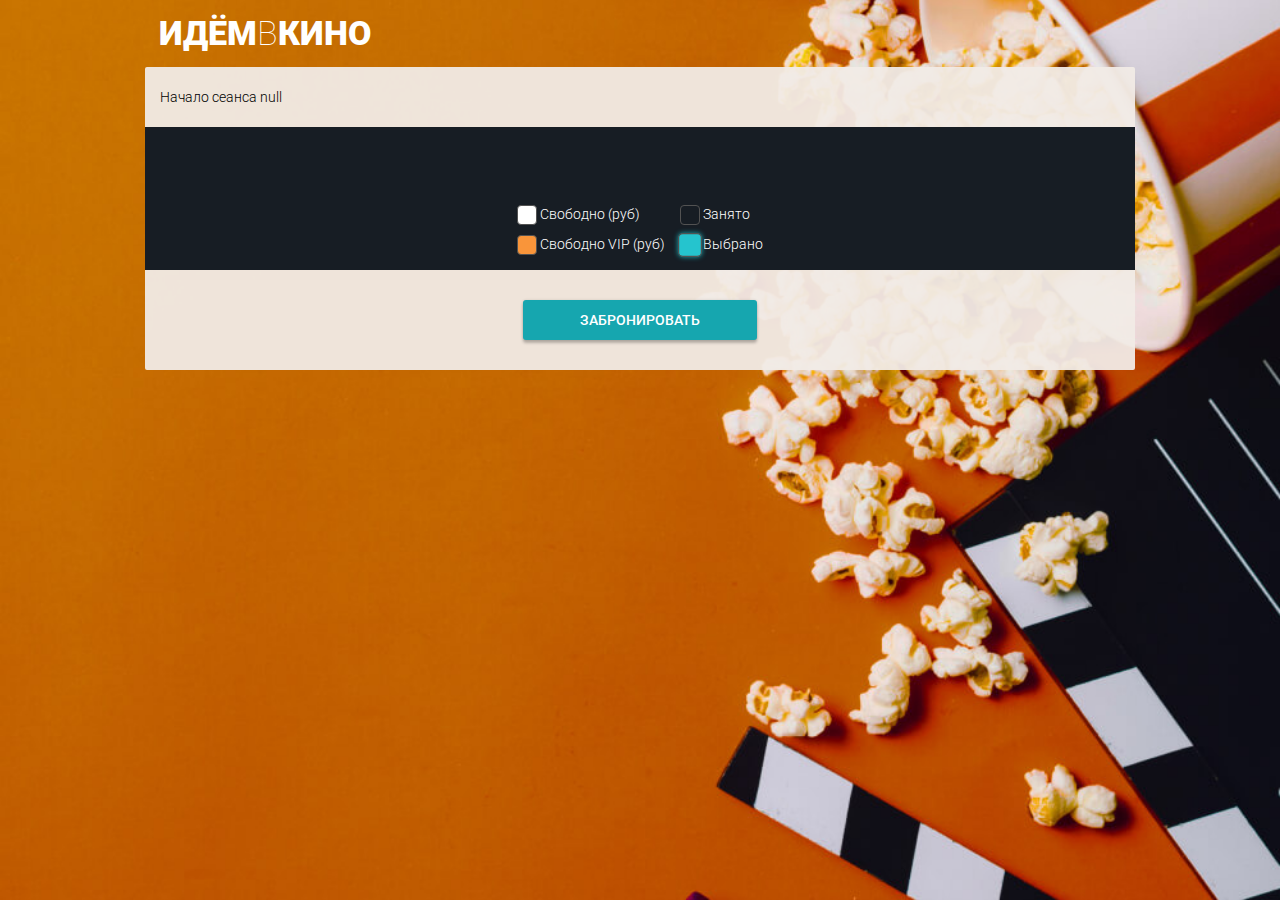
==== commit 1bdaf656: "correct" ====
--- a/hall.html
+++ b/hall.html
@@ -1,221 +1,49 @@
 <!DOCTYPE html>
 <html lang="ru">
-  <head>
-    <meta charset="UTF-8" />
-    <meta name="viewport" content="width=device-width, initial-scale=1.0" />
-    <meta http-equiv="X-UA-Compatible" content="ie=edge" />
-    <title>ИдёмВКино</title>
-    <script src="js/hall.js" defer></script>
-    <link rel="stylesheet" href="css/normalize.css" />
-    <link rel="stylesheet" href="css/styles.css" />
-    <link
-      href="https://fonts.googleapis.com/css?family=Roboto:100,300,400,500,700,900&amp;subset=cyrillic,cyrillic-ext,latin-ext"
-      rel="stylesheet"
-    />
-  </head>
 
-  <body>
-    <header class="page-header">
-      <h1 class="page-header__title">Идём<span>в</span>кино</h1>
-    </header>
+<head>
+  <meta charset="UTF-8">
+  <meta name="viewport" content="width=device-width, initial-scale=1.0">
+  <meta http-equiv="X-UA-Compatible" content="ie=edge">
+  <title>ИдёмВКино</title>
+  <link rel="stylesheet" href="css/normalize.css">
+  <link rel="stylesheet" href="css/styles.css">
+  <link href="https://fonts.googleapis.com/css?family=Roboto:100,300,400,500,700,900&amp;subset=cyrillic,cyrillic-ext,latin-ext" rel="stylesheet">
+</head>
 
-    <main>
-      <section class="buying">
-        <div class="buying__info">
-          <div class="buying__info-description">
-            <h2 class="buying__info-title">
-              Звёздные войны XXIII: Атака клонированных клонов
-            </h2>
-            <p class="buying__info-start">Начало сеанса: 18:30</p>
-            <p class="buying__info-hall">Зал 1</p>
+<body>
+  <header class="page-header">
+    <h1 class="page-header__title">Идём<span>в</span>кино</h1>
+  </header>
+  
+  <main>
+    <section class="buying">
+      <div class="buying__info">
+        <div class="buying__info-description">
+          <h2 class="buying__info-title"></h2>
+          <p class="buying__info-start"></p>
+          <p class="buying__info-hall"></p>          
+        </div>
+      </div>
+      <div class="conf-step">
+        <div class="conf-step__wrapper">
+        </div>
+        <div class="conf-step__legend">
+          <div class="col">
+            <p class="conf-step__legend-price"><span class="conf-step__chair conf-step__chair_standart"></span> Свободно (<span class="conf-step__legend-value price-standart"></span>руб)</p>
+            <p class="conf-step__legend-price"><span class="conf-step__chair conf-step__chair_vip"></span> Свободно VIP (<span class="conf-step__legend-value price-vip"></span>руб)</p>            
           </div>
-          <div class="buying__info-hint">
-            <p>Тапните дважды,<br />чтобы увеличить</p>
+          <div class="col">
+            <p class="conf-step__legend-price"><span class="conf-step__chair conf-step__chair_taken"></span> Занято</p>
+            <p class="conf-step__legend-price"><span class="conf-step__chair conf-step__chair_selected"></span> Выбрано</p>                    
           </div>
         </div>
-        <div class="conf-step">
-          <div class="conf-step__wrapper">
-            <div class="conf-step__row">
-              <span class="conf-step__chair conf-step__chair_disabled"></span
-              ><span class="conf-step__chair conf-step__chair_disabled"></span>
-              <span class="conf-step__chair conf-step__chair_disabled"></span
-              ><span class="conf-step__chair conf-step__chair_disabled"></span>
-              <span class="conf-step__chair conf-step__chair_disabled"></span
-              ><span class="conf-step__chair conf-step__chair_standart"></span>
-              <span class="conf-step__chair conf-step__chair_standart"></span
-              ><span class="conf-step__chair conf-step__chair_disabled"></span>
-              <span class="conf-step__chair conf-step__chair_disabled"></span
-              ><span class="conf-step__chair conf-step__chair_disabled"></span>
-              <span class="conf-step__chair conf-step__chair_disabled"></span
-              ><span class="conf-step__chair conf-step__chair_disabled"></span>
-            </div>
-
-            <div class="conf-step__row">
-              <span class="conf-step__chair conf-step__chair_disabled"></span
-              ><span class="conf-step__chair conf-step__chair_disabled"></span>
-              <span class="conf-step__chair conf-step__chair_disabled"></span
-              ><span class="conf-step__chair conf-step__chair_disabled"></span>
-              <span class="conf-step__chair conf-step__chair_taken"></span
-              ><span class="conf-step__chair conf-step__chair_standart"></span>
-              <span class="conf-step__chair conf-step__chair_standart"></span
-              ><span class="conf-step__chair conf-step__chair_standart"></span>
-              <span class="conf-step__chair conf-step__chair_disabled"></span
-              ><span class="conf-step__chair conf-step__chair_disabled"></span>
-              <span class="conf-step__chair conf-step__chair_disabled"></span
-              ><span class="conf-step__chair conf-step__chair_disabled"></span>
-            </div>
-
-            <div class="conf-step__row">
-              <span class="conf-step__chair conf-step__chair_disabled"></span
-              ><span class="conf-step__chair conf-step__chair_standart"></span>
-              <span class="conf-step__chair conf-step__chair_standart"></span
-              ><span class="conf-step__chair conf-step__chair_standart"></span>
-              <span class="conf-step__chair conf-step__chair_standart"></span
-              ><span class="conf-step__chair conf-step__chair_standart"></span>
-              <span class="conf-step__chair conf-step__chair_standart"></span
-              ><span class="conf-step__chair conf-step__chair_standart"></span>
-              <span class="conf-step__chair conf-step__chair_standart"></span
-              ><span class="conf-step__chair conf-step__chair_disabled"></span>
-              <span class="conf-step__chair conf-step__chair_disabled"></span
-              ><span class="conf-step__chair conf-step__chair_disabled"></span>
-            </div>
-
-            <div class="conf-step__row">
-              <span class="conf-step__chair conf-step__chair_standart"></span
-              ><span class="conf-step__chair conf-step__chair_standart"></span>
-              <span class="conf-step__chair conf-step__chair_standart"></span
-              ><span class="conf-step__chair conf-step__chair_standart"></span>
-              <span class="conf-step__chair conf-step__chair_standart"></span
-              ><span class="conf-step__chair conf-step__chair_vip"></span>
-              <span class="conf-step__chair conf-step__chair_vip"></span
-              ><span class="conf-step__chair conf-step__chair_standart"></span>
-              <span class="conf-step__chair conf-step__chair_standart"></span
-              ><span class="conf-step__chair conf-step__chair_disabled"></span>
-              <span class="conf-step__chair conf-step__chair_disabled"></span
-              ><span class="conf-step__chair conf-step__chair_disabled"></span>
-            </div>
-
-            <div class="conf-step__row">
-              <span class="conf-step__chair conf-step__chair_standart"></span
-              ><span class="conf-step__chair conf-step__chair_standart"></span>
-              <span class="conf-step__chair conf-step__chair_standart"></span
-              ><span class="conf-step__chair conf-step__chair_standart"></span>
-              <span class="conf-step__chair conf-step__chair_vip"></span
-              ><span class="conf-step__chair conf-step__chair_vip"></span>
-              <span class="conf-step__chair conf-step__chair_vip"></span
-              ><span class="conf-step__chair conf-step__chair_vip"></span>
-              <span class="conf-step__chair conf-step__chair_standart"></span
-              ><span class="conf-step__chair conf-step__chair_disabled"></span>
-              <span class="conf-step__chair conf-step__chair_disabled"></span
-              ><span class="conf-step__chair conf-step__chair_disabled"></span>
-            </div>
-
-            <div class="conf-step__row">
-              <span class="conf-step__chair conf-step__chair_standart"></span
-              ><span class="conf-step__chair conf-step__chair_standart"></span>
-              <span class="conf-step__chair conf-step__chair_standart"></span
-              ><span class="conf-step__chair conf-step__chair_standart"></span>
-              <span class="conf-step__chair conf-step__chair_vip"></span
-              ><span class="conf-step__chair conf-step__chair_taken"></span>
-              <span class="conf-step__chair conf-step__chair_taken"></span
-              ><span class="conf-step__chair conf-step__chair_taken"></span>
-              <span class="conf-step__chair conf-step__chair_standart"></span
-              ><span class="conf-step__chair conf-step__chair_disabled"></span>
-              <span class="conf-step__chair conf-step__chair_disabled"></span
-              ><span class="conf-step__chair conf-step__chair_disabled"></span>
-            </div>
-
-            <div class="conf-step__row">
-              <span class="conf-step__chair conf-step__chair_standart"></span
-              ><span class="conf-step__chair conf-step__chair_standart"></span>
-              <span class="conf-step__chair conf-step__chair_standart"></span
-              ><span class="conf-step__chair conf-step__chair_standart"></span>
-              <span class="conf-step__chair conf-step__chair_vip"></span
-              ><span class="conf-step__chair conf-step__chair_taken"></span>
-              <span class="conf-step__chair conf-step__chair_taken"></span
-              ><span class="conf-step__chair conf-step__chair_vip"></span>
-              <span class="conf-step__chair conf-step__chair_standart"></span
-              ><span class="conf-step__chair conf-step__chair_disabled"></span>
-              <span class="conf-step__chair conf-step__chair_disabled"></span
-              ><span class="conf-step__chair conf-step__chair_disabled"></span>
-            </div>
-
-            <div class="conf-step__row">
-              <span class="conf-step__chair conf-step__chair_standart"></span
-              ><span class="conf-step__chair conf-step__chair_standart"></span>
-              <span class="conf-step__chair conf-step__chair_standart"></span
-              ><span class="conf-step__chair conf-step__chair_standart"></span>
-              <span class="conf-step__chair conf-step__chair_standart"></span
-              ><span class="conf-step__chair conf-step__chair_selected"></span>
-              <span class="conf-step__chair conf-step__chair_selected"></span
-              ><span class="conf-step__chair conf-step__chair_standart"></span>
-              <span class="conf-step__chair conf-step__chair_standart"></span
-              ><span class="conf-step__chair conf-step__chair_disabled"></span>
-              <span class="conf-step__chair conf-step__chair_disabled"></span
-              ><span class="conf-step__chair conf-step__chair_disabled"></span>
-            </div>
-
-            <div class="conf-step__row">
-              <span class="conf-step__chair conf-step__chair_standart"></span
-              ><span class="conf-step__chair conf-step__chair_taken"></span>
-              <span class="conf-step__chair conf-step__chair_standart"></span
-              ><span class="conf-step__chair conf-step__chair_taken"></span>
-              <span class="conf-step__chair conf-step__chair_standart"></span
-              ><span class="conf-step__chair conf-step__chair_taken"></span>
-              <span class="conf-step__chair conf-step__chair_standart"></span
-              ><span class="conf-step__chair conf-step__chair_standart"></span>
-              <span class="conf-step__chair conf-step__chair_standart"></span
-              ><span class="conf-step__chair conf-step__chair_standart"></span>
-              <span class="conf-step__chair conf-step__chair_standart"></span
-              ><span class="conf-step__chair conf-step__chair_standart"></span>
-            </div>
-
-            <div class="conf-step__row">
-              <span class="conf-step__chair conf-step__chair_standart"></span
-              ><span class="conf-step__chair conf-step__chair_standart"></span>
-              <span class="conf-step__chair conf-step__chair_standart"></span
-              ><span class="conf-step__chair conf-step__chair_standart"></span>
-              <span class="conf-step__chair conf-step__chair_standart"></span
-              ><span class="conf-step__chair conf-step__chair_taken"></span>
-              <span class="conf-step__chair conf-step__chair_taken"></span
-              ><span class="conf-step__chair conf-step__chair_taken"></span>
-              <span class="conf-step__chair conf-step__chair_standart"></span
-              ><span class="conf-step__chair conf-step__chair_standart"></span>
-              <span class="conf-step__chair conf-step__chair_standart"></span
-              ><span class="conf-step__chair conf-step__chair_standart"></span>
-            </div>
-          </div>
-          <div class="conf-step__legend">
-            <div class="col">
-              <p class="conf-step__legend-price">
-                <span class="conf-step__chair conf-step__chair_standart"></span>
-                Свободно (<span class="conf-step__legend-value price-standart"
-                  >250</span
-                >руб)
-              </p>
-              <p class="conf-step__legend-price">
-                <span class="conf-step__chair conf-step__chair_vip"></span>
-                Свободно VIP (<span class="conf-step__legend-value price-vip"
-                  >350</span
-                >руб)
-              </p>
-            </div>
-            <div class="col">
-              <p class="conf-step__legend-price">
-                <span class="conf-step__chair conf-step__chair_taken"></span>
-                Занято
-              </p>
-              <p class="conf-step__legend-price">
-                <span class="conf-step__chair conf-step__chair_selected"></span>
-                Выбрано
-              </p>
-            </div>
-          </div>
-        </div>
-        <button class="acceptin-button">Забронировать</button>
-      </section>
-    </main>
-    <script src="js/request.js"></script>
-    <script src="js/hall.js"></script>
-  </body>
-</html>
+      </div>
+      <button class="acceptin-button"  >Забронировать</button>
+    </section>     
+  </main>
+  <script src="js/functionsRequest.js"></script>
+  <script src="js/hall.js"></script>
+  <script src="js/payment.js"></script>
+</body>
+</html>--- a/css/styles.css
+++ b/css/styles.css
@@ -1,5 +1,4 @@
 @charset "UTF-8";
-
 * {
   margin: 0;
   padding: 0;
@@ -29,7 +28,6 @@
   color: #FFFFFF;
   text-transform: uppercase;
 }
-
 .page-header__title span {
   font-weight: 100;
 }
@@ -45,7 +43,6 @@
   color: #000000;
   z-index: 10;
 }
-
 .page-nav .page-nav__day {
   flex-basis: calc(100% / 8);
   font-size: 1.2rem;
@@ -56,53 +53,41 @@
   text-decoration: none;
   color: #000000;
 }
-
-.page-nav .page-nav__day+.page-nav__day {
+.page-nav .page-nav__day + .page-nav__day {
   margin-left: 1px;
 }
-
 .page-nav .page-nav__day .page-nav__day-week::after {
   content: ',';
 }
-
 .page-nav .page-nav__day .page-nav__day-number::before {
   content: ' ';
 }
-
-.page-nav .page-nav__day .page-nav__day-week,
-.page-nav .page-nav__day .page-nav__day-number {
-  display: block;
-}
-
+.page-nav .page-nav__day .page-nav__day-week, .page-nav .page-nav__day .page-nav__day-number {
+  display: block;
+}
 .page-nav .page-nav__day_chosen {
   flex-grow: 1;
   background-color: #FFFFFF;
   font-weight: 700;
   transform: scale(1.1);
 }
-
 .page-nav .page-nav__day_weekend {
   color: #DE2121;
 }
-
 .page-nav .page-nav__day_next {
   text-align: center;
 }
-
 .page-nav .page-nav__day_next::before {
   content: '>';
   font-family: monospace;
   font-weight: 700;
   font-size: 2.4rem;
 }
-
 .page-nav .page-nav__day_today .page-nav__day-week::before {
   content: 'Сегодня';
   display: block;
 }
-
-.page-nav .page-nav__day_today .page-nav__day-week,
-.page-nav .page-nav__day_today .page-nav__day-number {
+.page-nav .page-nav__day_today .page-nav__day-week, .page-nav .page-nav__day_today .page-nav__day-number {
   display: inline;
 }
 
@@ -113,11 +98,9 @@
   background: rgba(241, 235, 230, 0.95);
   color: #000000;
 }
-
 .movie .movie__info {
   display: flex;
 }
-
 .movie .movie__poster {
   position: relative;
   width: 12.5rem;
@@ -125,14 +108,12 @@
   /*    left: 1.5rem;
       top: -1.5rem;*/
 }
-
 .movie .movie__poster .movie__poster-image {
   position: relative;
   top: -3rem;
   width: 12.5rem;
   height: 17.5rem;
 }
-
 .movie .movie__poster::after {
   content: '';
   display: block;
@@ -144,51 +125,41 @@
   border-right: 0 solid transparent;
   border-left: 0.7rem solid #772720;
 }
-
 .movie .movie__description {
   flex-grow: 1;
   padding-left: 1.5rem;
 }
-
 .movie .movie__title {
   font-weight: 700;
   font-size: 1.6rem;
 }
-
 .movie .movie__synopsis {
   font-size: 1.4rem;
   margin-top: 1rem;
 }
-
 .movie .movie__data {
   font-size: 1.4rem;
   font-weight: 300;
   margin-top: 1rem;
 }
-
-.movie .movie-seances__hall+.movie-seances__hall {
+.movie .movie-seances__hall + .movie-seances__hall {
   margin-top: 2rem;
 }
-
 .movie .movie-seances__hall .movie-seances__hall-title {
   font-weight: 700;
   font-size: 1.6rem;
 }
-
 .movie .movie-seances__hall .movie-seances__list {
   margin-top: 0.7rem;
   font-size: 0;
 }
-
 .movie .movie-seances__hall .movie-seances__time-block {
   display: inline-block;
   margin-bottom: 4px;
 }
-
 .movie .movie-seances__hall .movie-seances__time-block:nth-last-of-type(n + 1) {
   margin-right: 4px;
 }
-
 .movie .movie-seances__hall .movie-seances__time {
   display: block;
   padding: 8px;
@@ -199,6 +170,17 @@
   text-decoration: none;
   font-size: 1.5rem;
 }
+.movie .movie-seances__hall .movie-seances__time_not_active {
+  display: block;
+  padding: 8px;
+  box-shadow: 0px 2px 2px rgba(0, 0, 0, 0.24), 0px 0px 2px rgba(0, 0, 0, 0.12);
+  border-radius: 2px;
+  background-color: #939292;
+  color: #000000;
+  text-decoration: none;
+  font-size: 1.5rem;
+  pointer-events: none;
+}
 
 /* ~~~~~~~~~~~~ Кинозал ~~~~~~~~~~~~ */
 .acceptin-button {
@@ -226,35 +208,28 @@
   justify-content: space-between;
   padding: 1.5rem;
 }
-
 .buying__info .buying__info-description {
   padding-right: 1.5rem;
 }
-
-.buying__info .buying__info-title,
-.buying__info .buying__info-hall {
+.buying__info .buying__info-title, .buying__info .buying__info-hall {
   font-size: 1.6rem;
   font-weight: 700;
 }
-
 .buying__info .buying__info-start {
   font-size: 1.4rem;
   font-weight: 300;
   margin: 0.7rem 0;
 }
-
 .buying__info .buying__info-hint {
   position: relative;
   font-weight: 300;
   font-size: 1.4rem;
   text-align: center;
 }
-
 .buying__info .buying__info-hint p {
   position: relative;
   width: 10rem;
 }
-
 .buying__info .buying__info-hint p::before {
   content: '';
   position: absolute;
@@ -282,12 +257,11 @@
   background-size: 100%;
   padding-top: 3rem;
 }
-
 .conf-step__wrapper::before {
   content: '';
 }
 
-.conf-step__row+.conf-step__row {
+.conf-step__row + .conf-step__row {
   margin-top: 4px;
 }
 
@@ -300,7 +274,6 @@
   box-sizing: border-box;
   border-radius: 4px;
 }
-
 .conf-step__chair:not(:first-of-type) {
   margin-left: 4px;
 }
@@ -336,27 +309,22 @@
   flex-wrap: nowrap;
   text-align: left;
 }
-
 .conf-step__legend .col {
   max-width: 25rem;
 }
-
 .conf-step__legend .col:first-of-type {
   padding-right: 1.5rem;
   margin-left: auto;
 }
-
 .conf-step__legend .col:last-of-type {
   margin-right: auto;
 }
-
-.conf-step__legend .conf-step__legend-price+.conf-step__legend-price {
+.conf-step__legend .conf-step__legend-price + .conf-step__legend-price {
   margin-top: 1rem;
 }
 
 /* ~~~~~~~~~~~~ Билет ~~~~~~~~~~~~ */
-.tichet__check,
-.ticket__info-wrapper {
+.tichet__check, .ticket__info-wrapper {
   padding-left: 1.5rem;
   padding-right: 1.5rem;
   background-color: rgba(241, 235, 230, 0.95);
@@ -367,7 +335,6 @@
   padding-top: 2.5rem;
   padding-bottom: 2.5rem;
 }
-
 .tichet__check::before {
   content: '';
   display: block;
@@ -379,7 +346,6 @@
   background-image: url(../i/border-top.png);
   background-size: 10px 3px;
 }
-
 .tichet__check::after {
   content: '';
   display: block;
@@ -398,7 +364,6 @@
   padding-top: 2rem;
   padding-bottom: 3rem;
 }
-
 .ticket__info-wrapper::before {
   content: '';
   display: block;
@@ -410,7 +375,6 @@
   background-image: url(../i/border-top.png);
   background-size: 10px 3px;
 }
-
 .ticket__info-wrapper::after {
   content: '';
   display: block;
@@ -434,8 +398,7 @@
   font-size: 1.6rem;
   color: #000000;
 }
-
-.ticket__info+.ticket__info {
+.ticket__info + .ticket__info {
   margin-top: 1rem;
 }
 
@@ -448,8 +411,7 @@
   font-size: 1.4rem;
   margin-top: 3rem;
 }
-
-.ticket__hint+.ticket__hint {
+.ticket__hint + .ticket__hint {
   margin-top: 1rem;
 }
 
@@ -465,18 +427,13 @@
     padding: 1rem 2rem;
   }
 }
-
 @media screen and (min-width: 990px) {
-
-  .page-header,
-  nav,
-  main {
+  .page-header, nav, main {
     width: 990px;
     margin: auto;
   }
 
-  .movie,
-  .buying {
+  .movie, .buying {
     border-radius: 2px;
   }
 
@@ -488,34 +445,32 @@
 /*================================================================*/
 
 .movie .movie-seances__hall .acceptin-button-disabled {
-  background-color: #888888;
-  pointer-events: none
+ background-color: #888888;
+ pointer-events: none
 }
 
 .acceptin-button:disabled {
   background-color: #888888;
   pointer-events: none
-}
-
-/*============================ Adaptive ====================================*/
+ }
+
+
+/* ====================== */
 
 @media screen and (max-width: 1026px) {
-
-  .page-header,
-  nav,
-  main {
+  .page-header, nav, main {
     padding: 0 18px;
   }
 
   .movie .movie__poster::after {
-    right: -0, 7rem;
+    right: -0.7rem;
   }
 }
 
 @media screen and (max-width: 478px) {
   .movie .movie__info {
-    flex-wrap: wrap;
-  }
+      flex-wrap: wrap;
+    }
 
   .movie .movie__poster {
     margin: auto;
@@ -526,12 +481,16 @@
     height: 19.5rem;
   }
 
-  .movie .movie__poster::after {
-    right: -2.7rem;
-  }
-
   .movie .movie__data {
     margin-bottom: 1rem;
+  }
+
+  .conf-step {
+    padding: 1rem;
+  }
+
+  .conf-step__legend .col {
+    max-width: 18rem;
   }
 }
 
@@ -543,16 +502,12 @@
 }
 
 @media screen and (min-width: 990px) {
-
-  .page-header,
-  nav,
-  main {
+  .page-header, nav, main {
     width: 990px;
     margin: auto;
   }
 
-  .movie,
-  .buying {
+  .movie, .buying {
     border-radius: 2px;
   }
 }